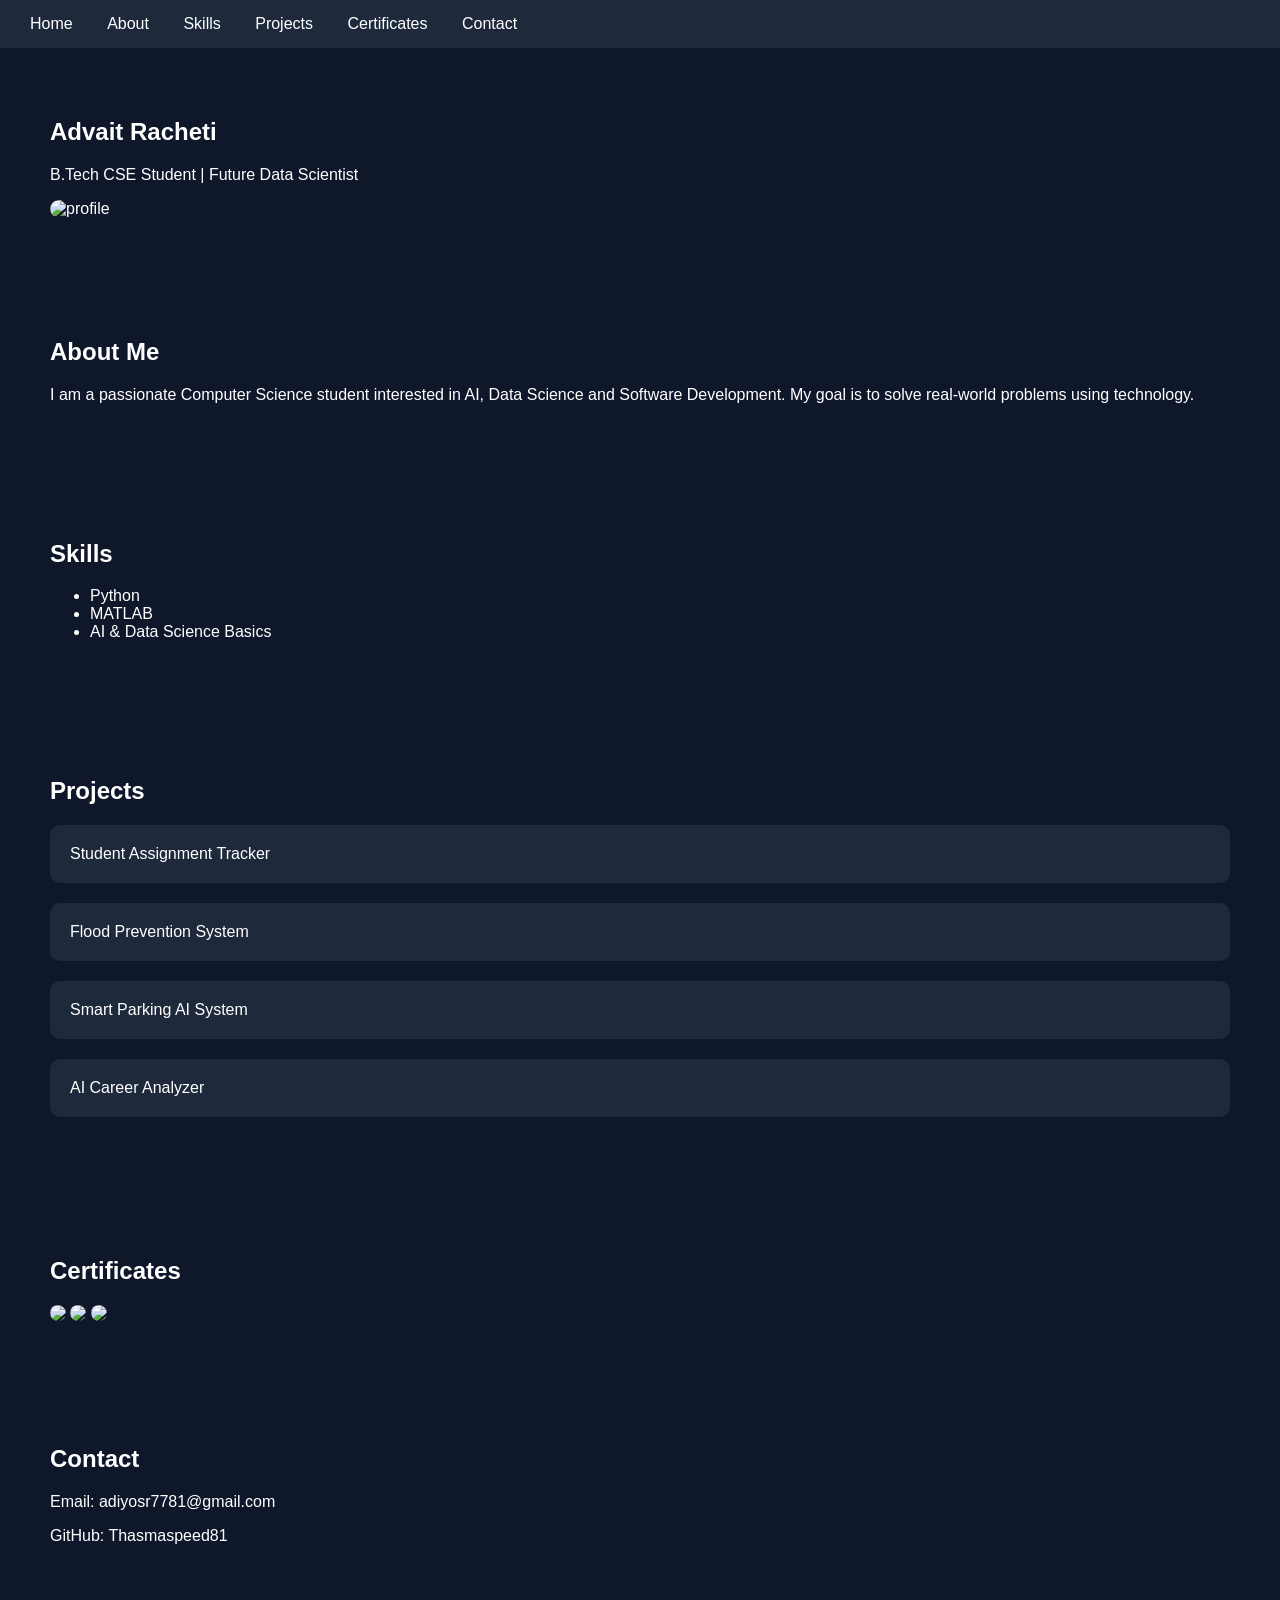
==== index.html @ 6e4c986c "Update index.html" ====
<!DOCTYPE html>
<html lang="en">
<head>
<meta charset="UTF-8">
<meta name="viewport" content="width=device-width, initial-scale=1.0">
<title>Advait Racheti Portfolio</title>
<style>
body {
  margin: 0;
  font-family: Arial, sans-serif;
  background: #0f172a;
  color: white;
}
nav {
  background: #1e293b;
  padding: 15px;
  position: sticky;
  top: 0;
}
nav a {
  color: white;
  margin: 0 15px;
  text-decoration: none;
}
section {
  padding: 50px;
}
.card {
  background: #1e293b;
  padding: 20px;
  margin: 20px 0;
  border-radius: 10px;
}
img {
  max-width: 200px;
  border-radius: 10px;
}
</style>
</head>
<body>

<nav>
  <a href="#home">Home</a>
  <a href="#about">About</a>
  <a href="#skills">Skills</a>
  <a href="#projects">Projects</a>
  <a href="#certificates">Certificates</a>
  <a href="#contact">Contact</a>
</nav>

<section id="home">
  <h1>Advait Racheti</h1>
  <p>B.Tech CSE Student | Future Data Scientist</p>
  <img src="your-photo.jpg" alt="profile">
</section>

<section id="about">
  <h2>About Me</h2>
  <p>I am a passionate Computer Science student interested in AI, Data Science and Software Development. My goal is to solve real-world problems using technology.</p>
</section>

<section id="skills">
  <h2>Skills</h2>
  <ul>
    <li>Python</li>
    <li>MATLAB</li>
    <li>AI & Data Science Basics</li>
  </ul>
</section>

<section id="projects">
  <h2>Projects</h2>
  <div class="card">Student Assignment Tracker</div>
  <div class="card">Flood Prevention System</div>
  <div class="card">Smart Parking AI System</div>
  <div class="card">AI Career Analyzer</div>
</section>

<section id="certificates">
  <h2>Certificates</h2>
  <img src="python-cert.jpg">
  <img src="matlab-cert.jpg">
  <img src="ai-cert.jpg">
</section>

<section id="contact">
  <h2>Contact</h2>
  <p>Email: adiyosr7781@gmail.com</p>
  <p>GitHub: Thasmaspeed81</p>
</section>

<script>
console.log("Portfolio Loaded Successfully");
</script>

</body>
</html>
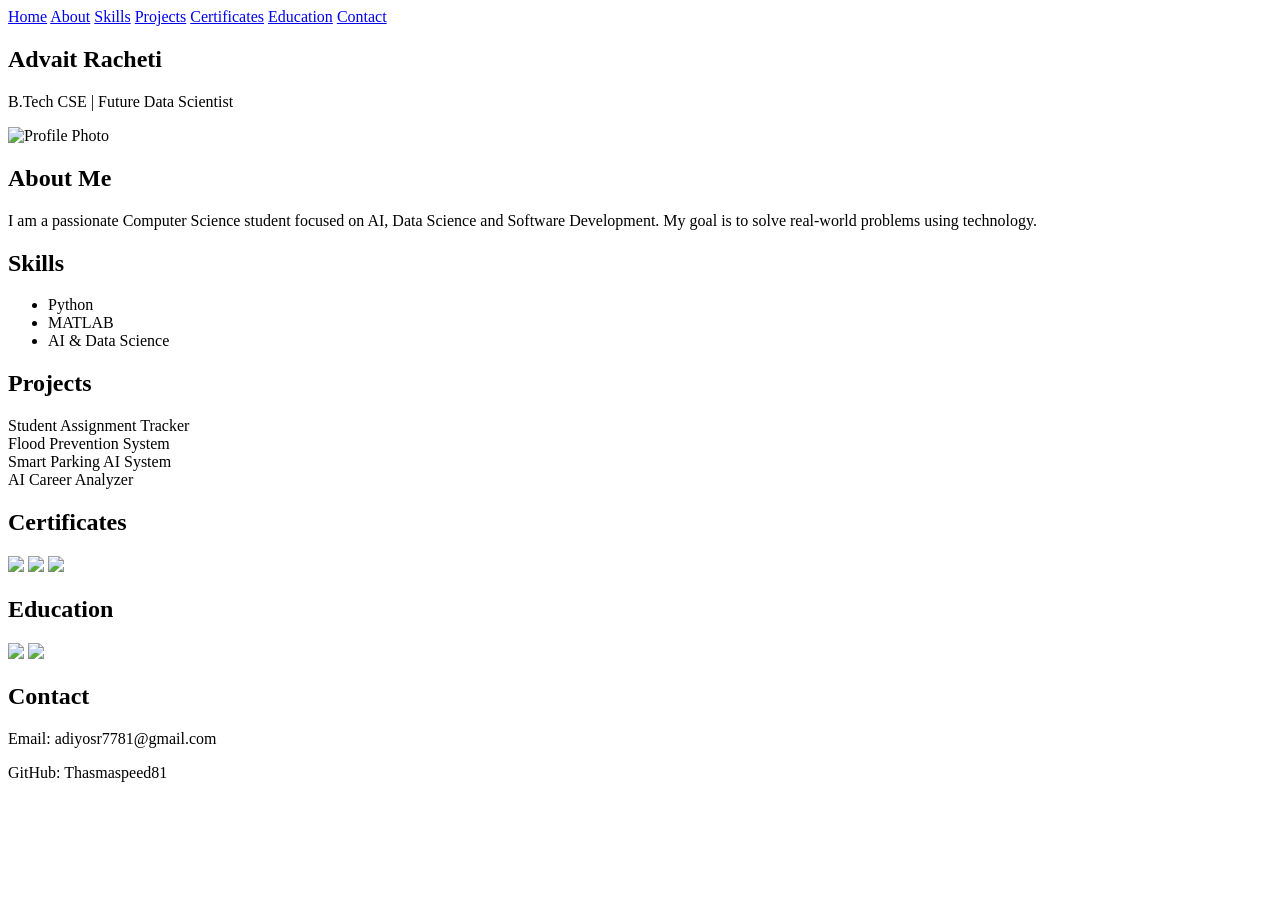
==== commit 80556af1: "Update index.html" ====
--- a/index.html
+++ b/index.html
@@ -2,41 +2,10 @@
 <!DOCTYPE html>
 <html lang="en">
 <head>
-<meta charset="UTF-8">
-<meta name="viewport" content="width=device-width, initial-scale=1.0">
-<title>Advait Racheti Portfolio</title>
-<style>
-body {
-  margin: 0;
-  font-family: Arial, sans-serif;
-  background: #0f172a;
-  color: white;
-}
-nav {
-  background: #1e293b;
-  padding: 15px;
-  position: sticky;
-  top: 0;
-}
-nav a {
-  color: white;
-  margin: 0 15px;
-  text-decoration: none;
-}
-section {
-  padding: 50px;
-}
-.card {
-  background: #1e293b;
-  padding: 20px;
-  margin: 20px 0;
-  border-radius: 10px;
-}
-img {
-  max-width: 200px;
-  border-radius: 10px;
-}
-</style>
+  <meta charset="UTF-8">
+  <meta name="viewport" content="width=device-width, initial-scale=1.0">
+  <title>Advait Racheti Portfolio</title>
+  <link rel="stylesheet" href="style.css">
 </head>
 <body>
 
@@ -46,18 +15,19 @@
   <a href="#skills">Skills</a>
   <a href="#projects">Projects</a>
   <a href="#certificates">Certificates</a>
+  <a href="#education">Education</a>
   <a href="#contact">Contact</a>
 </nav>
 
 <section id="home">
   <h1>Advait Racheti</h1>
-  <p>B.Tech CSE Student | Future Data Scientist</p>
-  <img src="your-photo.jpg" alt="profile">
+  <p>B.Tech CSE | Future Data Scientist</p>
+  <img src="your-photo.jpg" alt="Profile Photo">
 </section>
 
 <section id="about">
   <h2>About Me</h2>
-  <p>I am a passionate Computer Science student interested in AI, Data Science and Software Development. My goal is to solve real-world problems using technology.</p>
+  <p>I am a passionate Computer Science student focused on AI, Data Science and Software Development. My goal is to solve real-world problems using technology.</p>
 </section>
 
 <section id="skills">
@@ -65,7 +35,7 @@
   <ul>
     <li>Python</li>
     <li>MATLAB</li>
-    <li>AI & Data Science Basics</li>
+    <li>AI & Data Science</li>
   </ul>
 </section>
 
@@ -79,9 +49,19 @@
 
 <section id="certificates">
   <h2>Certificates</h2>
-  <img src="python-cert.jpg">
-  <img src="matlab-cert.jpg">
-  <img src="ai-cert.jpg">
+  <div class="gallery">
+    <img src="python-cert.jpg">
+    <img src="matlab-cert.jpg">
+    <img src="ai-cert.jpg">
+  </div>
+</section>
+
+<section id="education">
+  <h2>Education</h2>
+  <div class="gallery">
+    <img src="10th.jpg">
+    <img src="12th.jpg">
+  </div>
 </section>
 
 <section id="contact">
@@ -90,9 +70,7 @@
   <p>GitHub: Thasmaspeed81</p>
 </section>
 
-<script>
-console.log("Portfolio Loaded Successfully");
-</script>
-
+<script src="script.js"></script>
 </body>
 </html>
+
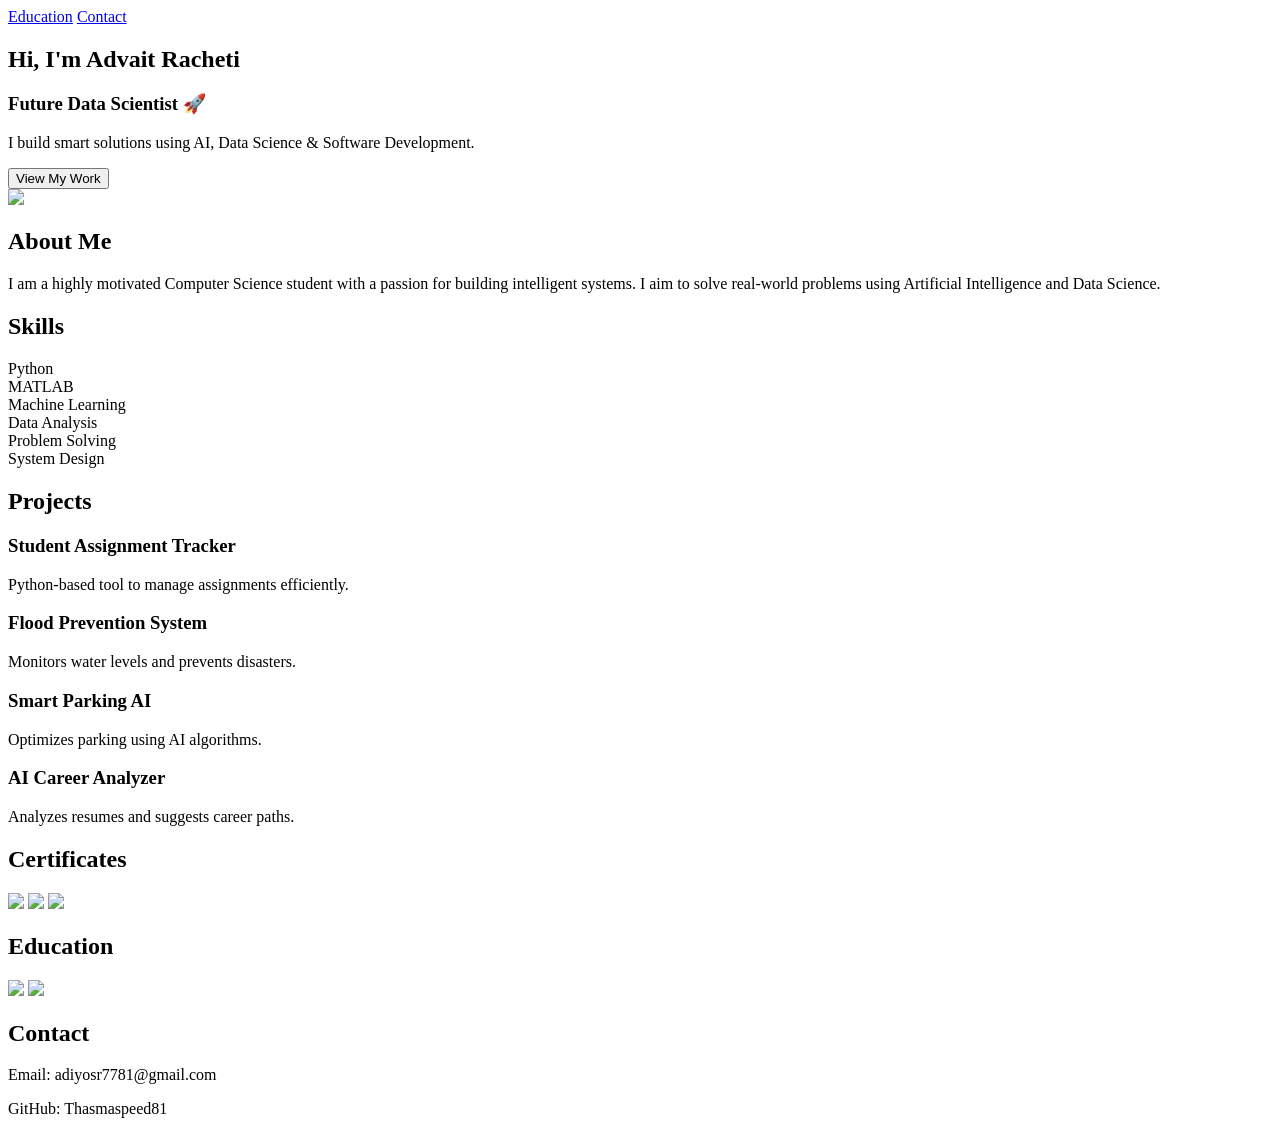
==== commit 9a3b1d75: "Update index.html" ====
--- a/index.html
+++ b/index.html
@@ -1,50 +1,56 @@
-
 <!DOCTYPE html>
-<html lang="en">
-<head>
-  <meta charset="UTF-8">
-  <meta name="viewport" content="width=device-width, initial-scale=1.0">
-  <title>Advait Racheti Portfolio</title>
-  <link rel="stylesheet" href="style.css">
-</head>
-<body>
-
-<nav>
-  <a href="#home">Home</a>
-  <a href="#about">About</a>
-  <a href="#skills">Skills</a>
-  <a href="#projects">Projects</a>
-  <a href="#certificates">Certificates</a>
-  <a href="#education">Education</a>
-  <a href="#contact">Contact</a>
+    <a href="#education">Education</a>
+    <a href="#contact">Contact</a>
+  </div>
 </nav>
 
-<section id="home">
-  <h1>Advait Racheti</h1>
-  <p>B.Tech CSE | Future Data Scientist</p>
-  <img src="your-photo.jpg" alt="Profile Photo">
+<section id="home" class="hero">
+  <div class="hero-text">
+    <h1>Hi, I'm Advait Racheti</h1>
+    <h3>Future Data Scientist 🚀</h3>
+    <p>I build smart solutions using AI, Data Science & Software Development.</p>
+    <button onclick="scrollToSection('projects')">View My Work</button>
+  </div>
+  <img src="your-photo.jpg" class="profile">
 </section>
 
 <section id="about">
   <h2>About Me</h2>
-  <p>I am a passionate Computer Science student focused on AI, Data Science and Software Development. My goal is to solve real-world problems using technology.</p>
+  <p>I am a highly motivated Computer Science student with a passion for building intelligent systems. I aim to solve real-world problems using Artificial Intelligence and Data Science.</p>
 </section>
 
 <section id="skills">
   <h2>Skills</h2>
-  <ul>
-    <li>Python</li>
-    <li>MATLAB</li>
-    <li>AI & Data Science</li>
-  </ul>
+  <div class="grid">
+    <div class="card">Python</div>
+    <div class="card">MATLAB</div>
+    <div class="card">Machine Learning</div>
+    <div class="card">Data Analysis</div>
+    <div class="card">Problem Solving</div>
+    <div class="card">System Design</div>
+  </div>
 </section>
 
 <section id="projects">
   <h2>Projects</h2>
-  <div class="card">Student Assignment Tracker</div>
-  <div class="card">Flood Prevention System</div>
-  <div class="card">Smart Parking AI System</div>
-  <div class="card">AI Career Analyzer</div>
+  <div class="grid">
+    <div class="card">
+      <h3>Student Assignment Tracker</h3>
+      <p>Python-based tool to manage assignments efficiently.</p>
+    </div>
+    <div class="card">
+      <h3>Flood Prevention System</h3>
+      <p>Monitors water levels and prevents disasters.</p>
+    </div>
+    <div class="card">
+      <h3>Smart Parking AI</h3>
+      <p>Optimizes parking using AI algorithms.</p>
+    </div>
+    <div class="card">
+      <h3>AI Career Analyzer</h3>
+      <p>Analyzes resumes and suggests career paths.</p>
+    </div>
+  </div>
 </section>
 
 <section id="certificates">
@@ -74,3 +80,4 @@
 </body>
 </html>
 
+
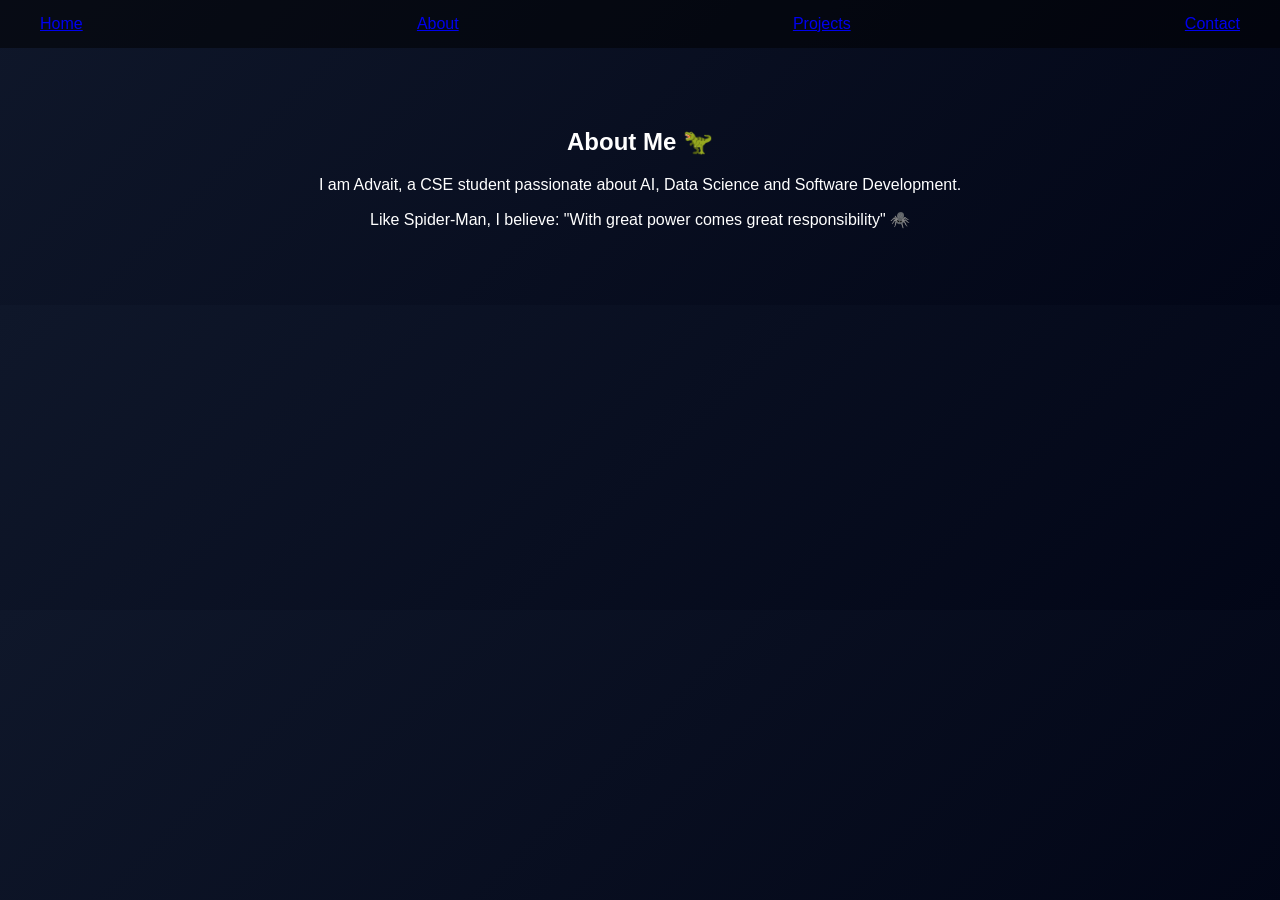
==== commit c86d559e: "Update index.html" ====
--- a/index.html
+++ b/index.html
@@ -1,83 +1,28 @@
 <!DOCTYPE html>
-    <a href="#education">Education</a>
-    <a href="#contact">Contact</a>
-  </div>
+<!DOCTYPE html>
+<html>
+<head>
+<title>About Me</title>
+<link rel="stylesheet" href="style.css">
+</head>
+<body>
+<nav>
+<a href="index.html">Home</a>
+<a href="about.html">About</a>
+<a href="projects.html">Projects</a>
+<a href="contact.html">Contact</a>
 </nav>
 
-<section id="home" class="hero">
-  <div class="hero-text">
-    <h1>Hi, I'm Advait Racheti</h1>
-    <h3>Future Data Scientist 🚀</h3>
-    <p>I build smart solutions using AI, Data Science & Software Development.</p>
-    <button onclick="scrollToSection('projects')">View My Work</button>
-  </div>
-  <img src="your-photo.jpg" class="profile">
+<section>
+<h1>About Me 🦖</h1>
+<p>I am Advait, a CSE student passionate about AI, Data Science and Software Development.</p>
+<p>Like Spider-Man, I believe: "With great power comes great responsibility" 🕷️</p>
 </section>
 
-<section id="about">
-  <h2>About Me</h2>
-  <p>I am a highly motivated Computer Science student with a passion for building intelligent systems. I aim to solve real-world problems using Artificial Intelligence and Data Science.</p>
-</section>
-
-<section id="skills">
-  <h2>Skills</h2>
-  <div class="grid">
-    <div class="card">Python</div>
-    <div class="card">MATLAB</div>
-    <div class="card">Machine Learning</div>
-    <div class="card">Data Analysis</div>
-    <div class="card">Problem Solving</div>
-    <div class="card">System Design</div>
-  </div>
-</section>
-
-<section id="projects">
-  <h2>Projects</h2>
-  <div class="grid">
-    <div class="card">
-      <h3>Student Assignment Tracker</h3>
-      <p>Python-based tool to manage assignments efficiently.</p>
-    </div>
-    <div class="card">
-      <h3>Flood Prevention System</h3>
-      <p>Monitors water levels and prevents disasters.</p>
-    </div>
-    <div class="card">
-      <h3>Smart Parking AI</h3>
-      <p>Optimizes parking using AI algorithms.</p>
-    </div>
-    <div class="card">
-      <h3>AI Career Analyzer</h3>
-      <p>Analyzes resumes and suggests career paths.</p>
-    </div>
-  </div>
-</section>
-
-<section id="certificates">
-  <h2>Certificates</h2>
-  <div class="gallery">
-    <img src="python-cert.jpg">
-    <img src="matlab-cert.jpg">
-    <img src="ai-cert.jpg">
-  </div>
-</section>
-
-<section id="education">
-  <h2>Education</h2>
-  <div class="gallery">
-    <img src="10th.jpg">
-    <img src="12th.jpg">
-  </div>
-</section>
-
-<section id="contact">
-  <h2>Contact</h2>
-  <p>Email: adiyosr7781@gmail.com</p>
-  <p>GitHub: Thasmaspeed81</p>
-</section>
-
-<script src="script.js"></script>
 </body>
 </html>
 
 
+
+
+
--- a/style.css
+++ b/style.css
@@ -0,0 +1,78 @@
+body {
+  margin: 0;
+  font-family: 'Segoe UI', sans-serif;
+  background: linear-gradient(135deg, #0f172a, #020617);
+  color: white;
+}
+
+nav {
+  display: flex;
+  justify-content: space-between;
+  padding: 15px 40px;
+  background: rgba(0,0,0,0.5);
+  position: sticky;
+  top: 0;
+}
+
+.logo {
+  color: #38bdf8;
+}
+
+.nav-links a {
+  margin: 0 10px;
+  color: white;
+  text-decoration: none;
+}
+
+.hero {
+  display: flex;
+  justify-content: space-around;
+  align-items: center;
+  padding: 80px;
+}
+
+.profile {
+  width: 250px;
+  border-radius: 50%;
+}
+
+.grid {
+  display: grid;
+  grid-template-columns: repeat(auto-fit, minmax(200px, 1fr));
+  gap: 20px;
+  padding: 20px;
+}
+
+.card {
+  background: #1e293b;
+  padding: 20px;
+  border-radius: 15px;
+  transition: 0.3s;
+}
+
+.card:hover {
+  transform: scale(1.05);
+}
+
+.gallery img {
+  width: 250px;
+  margin: 10px;
+  border-radius: 10px;
+}
+
+button {
+  padding: 10px 20px;
+  background: #38bdf8;
+  border: none;
+  border-radius: 5px;
+  cursor: pointer;
+}
+
+section {
+  padding: 60px;
+  text-align: center;
+}
+
+
+
+console.log("Portfolio Loaded Successfully 🚀");
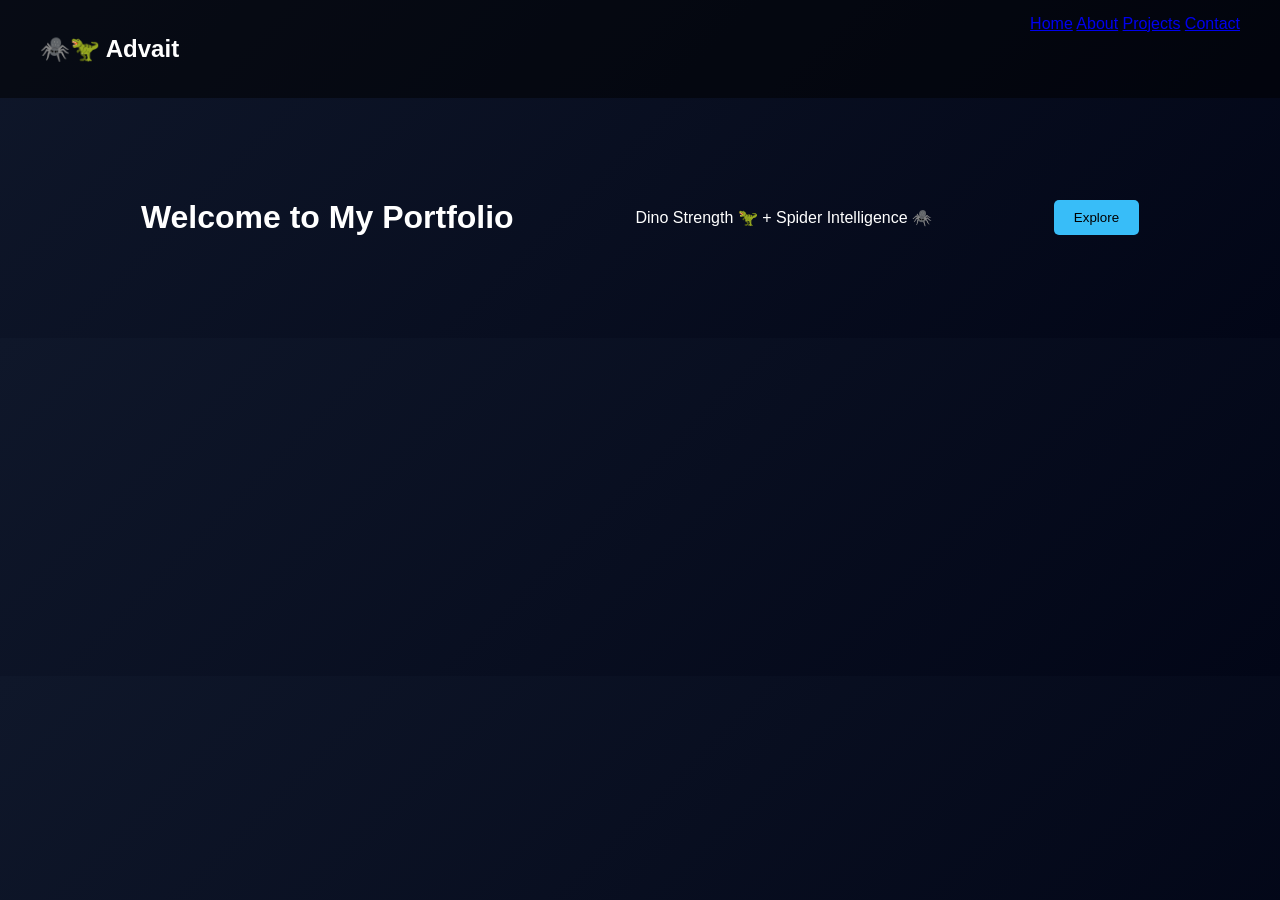
==== commit 20a1a232: "Create index.html" ====
--- a/index.html
+++ b/index.html
@@ -1,28 +1,29 @@
 <!DOCTYPE html>
-<!DOCTYPE html>
-<html>
+<html lang="en">
 <head>
-<title>About Me</title>
+<meta charset="UTF-8">
+<meta name="viewport" content="width=device-width, initial-scale=1.0">
+<title>Advait | Home</title>
 <link rel="stylesheet" href="style.css">
 </head>
 <body>
+
 <nav>
-<a href="index.html">Home</a>
-<a href="about.html">About</a>
-<a href="projects.html">Projects</a>
-<a href="contact.html">Contact</a>
+  <h2>🕷️🦖 Advait</h2>
+  <div>
+    <a href="index.html">Home</a>
+    <a href="about.html">About</a>
+    <a href="projects.html">Projects</a>
+    <a href="contact.html">Contact</a>
+  </div>
 </nav>
 
-<section>
-<h1>About Me 🦖</h1>
-<p>I am Advait, a CSE student passionate about AI, Data Science and Software Development.</p>
-<p>Like Spider-Man, I believe: "With great power comes great responsibility" 🕷️</p>
-</section>
+<header class="hero">
+  <h1>Welcome to My Portfolio</h1>
+  <p>Dino Strength 🦖 + Spider Intelligence 🕷️</p>
+  <button onclick="goToPage('projects.html')">Explore</button>
+</header>
 
+<script src="script.js"></script>
 </body>
 </html>
-
-
-
-
-
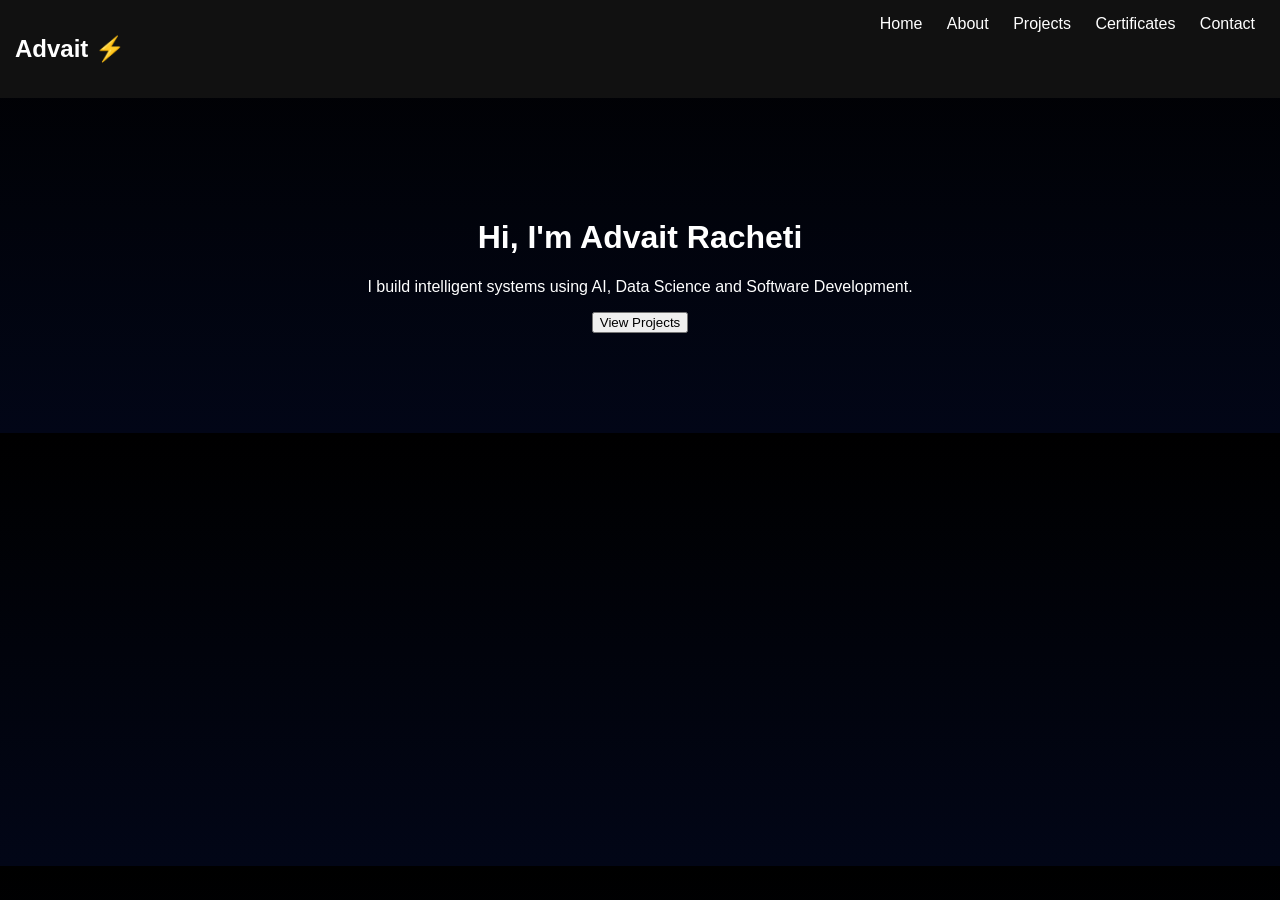
==== commit bbcca549: "Update index.html" ====
--- a/index.html
+++ b/index.html
@@ -3,25 +3,29 @@
 <head>
 <meta charset="UTF-8">
 <meta name="viewport" content="width=device-width, initial-scale=1.0">
-<title>Advait | Home</title>
+<title>Advait | Portfolio</title>
 <link rel="stylesheet" href="style.css">
 </head>
 <body>
 
 <nav>
-  <h2>🕷️🦖 Advait</h2>
+  <h2 class="logo">Advait ⚡</h2>
   <div>
     <a href="index.html">Home</a>
     <a href="about.html">About</a>
     <a href="projects.html">Projects</a>
+    <a href="certificates.html">Certificates</a>
     <a href="contact.html">Contact</a>
   </div>
 </nav>
 
 <header class="hero">
-  <h1>Welcome to My Portfolio</h1>
-  <p>Dino Strength 🦖 + Spider Intelligence 🕷️</p>
-  <button onclick="goToPage('projects.html')">Explore</button>
+  <div>
+    <h1>Hi, I'm Advait Racheti</h1>
+    <h3 id="typing"></h3>
+    <p>I build intelligent systems using AI, Data Science and Software Development.</p>
+    <button onclick="goToPage('projects.html')">View Projects</button>
+  </div>
 </header>
 
 <script src="script.js"></script>
--- a/style.css
+++ b/style.css
@@ -1,78 +1,39 @@
 body {
   margin: 0;
-  font-family: 'Segoe UI', sans-serif;
-  background: linear-gradient(135deg, #0f172a, #020617);
+  font-family: Arial;
   color: white;
+  background: linear-gradient(black, #020617);
 }
 
 nav {
   display: flex;
   justify-content: space-between;
-  padding: 15px 40px;
-  background: rgba(0,0,0,0.5);
-  position: sticky;
-  top: 0;
+  padding: 15px;
+  background: #111;
 }
 
-.logo {
-  color: #38bdf8;
-}
-
-.nav-links a {
-  margin: 0 10px;
+nav a {
   color: white;
+  margin: 10px;
   text-decoration: none;
 }
 
 .hero {
-  display: flex;
-  justify-content: space-around;
-  align-items: center;
-  padding: 80px;
-}
-
-.profile {
-  width: 250px;
-  border-radius: 50%;
-}
-
-.grid {
-  display: grid;
-  grid-template-columns: repeat(auto-fit, minmax(200px, 1fr));
-  gap: 20px;
-  padding: 20px;
+  text-align: center;
+  padding: 100px;
+  background: url('https://i.imgur.com/JYUB0m3.png');
+  background-size: cover;
 }
 
 .card {
+  margin: 20px;
+  padding: 20px;
   background: #1e293b;
-  padding: 20px;
-  border-radius: 15px;
-  transition: 0.3s;
-}
-
-.card:hover {
-  transform: scale(1.05);
-}
-
-.gallery img {
-  width: 250px;
-  margin: 10px;
   border-radius: 10px;
 }
 
-button {
-  padding: 10px 20px;
-  background: #38bdf8;
-  border: none;
-  border-radius: 5px;
-  cursor: pointer;
-}
-
 section {
-  padding: 60px;
+  padding: 50px;
   text-align: center;
 }
 
-
-
-console.log("Portfolio Loaded Successfully 🚀");
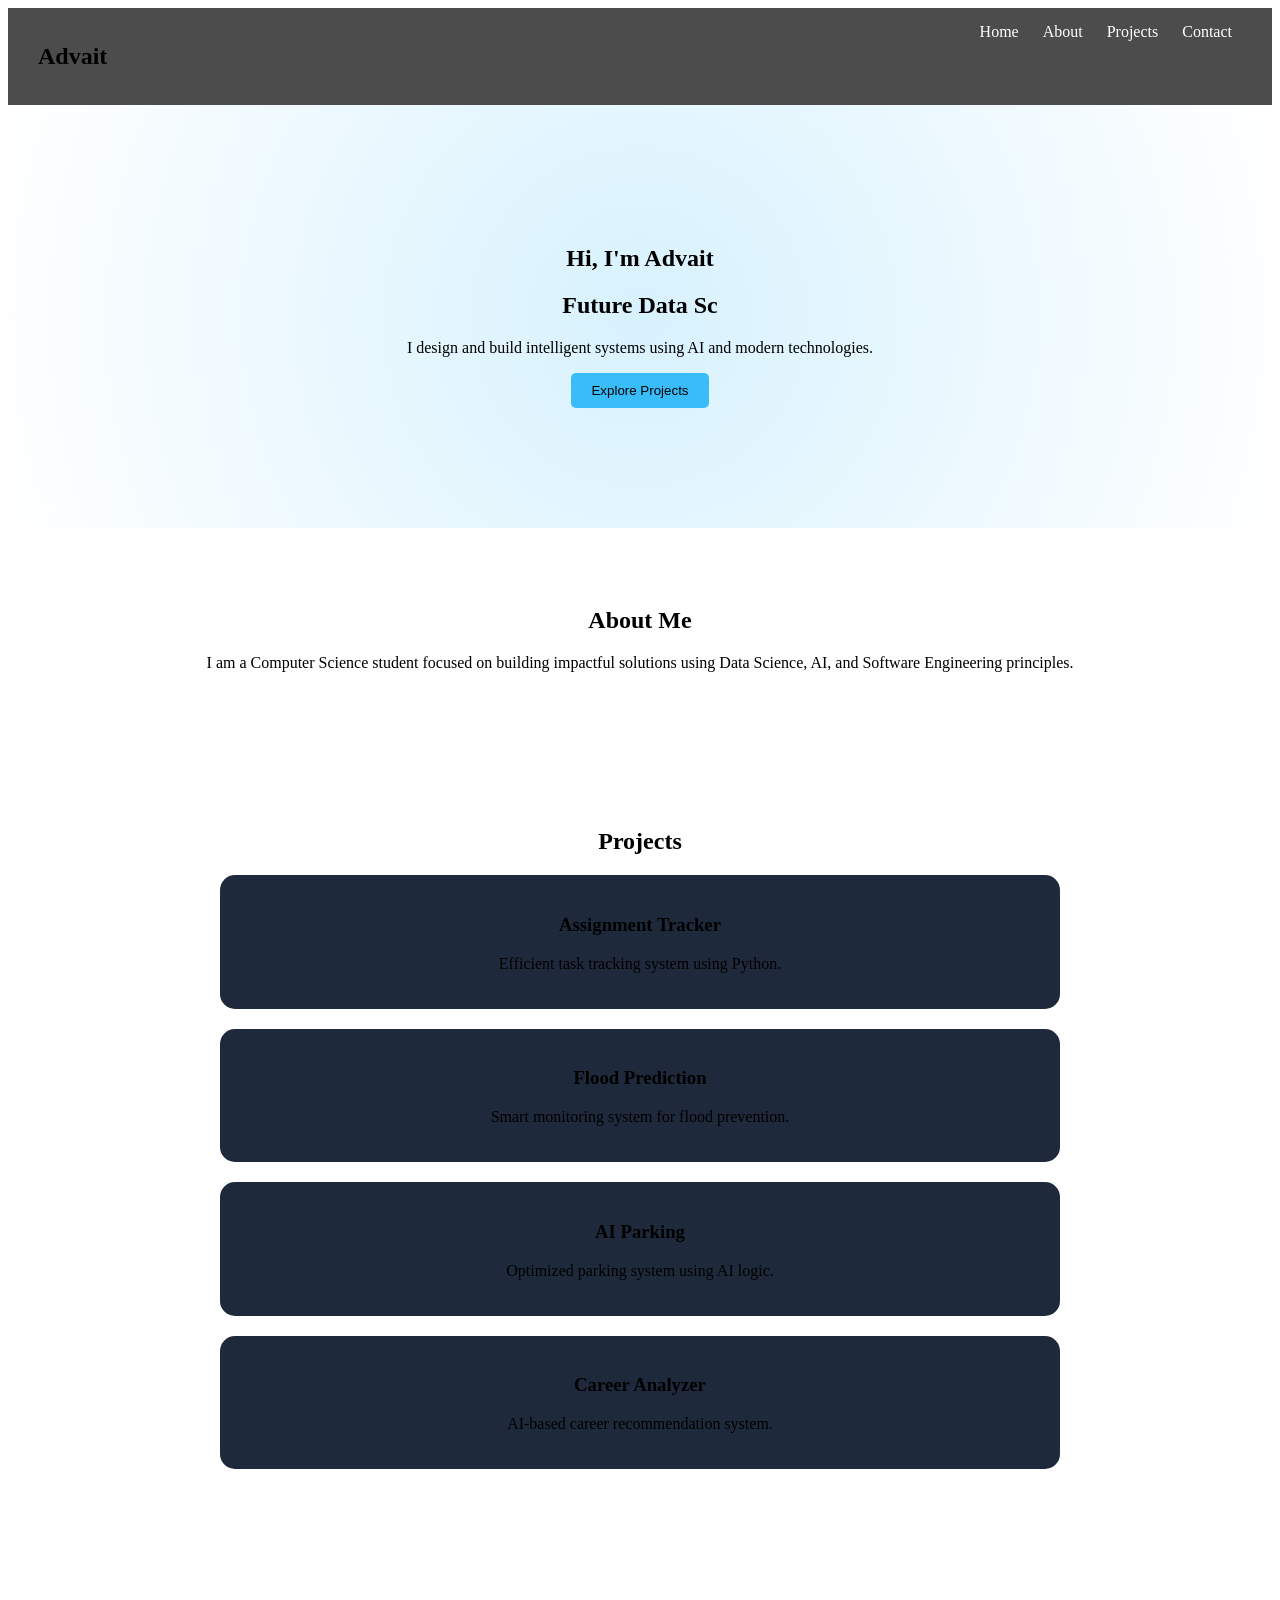
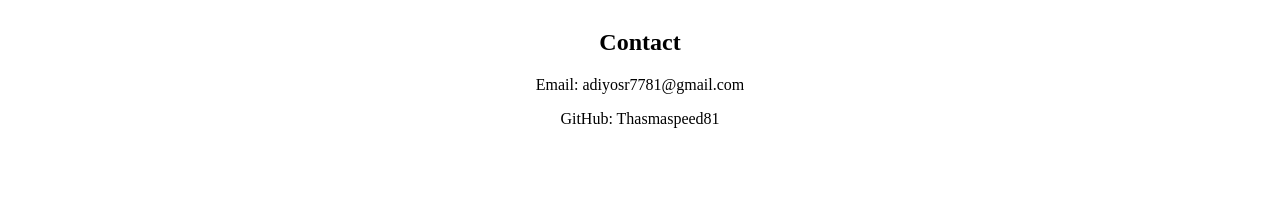
==== commit 969731c8: "Update index.html" ====
--- a/index.html
+++ b/index.html
@@ -3,31 +3,64 @@
 <head>
 <meta charset="UTF-8">
 <meta name="viewport" content="width=device-width, initial-scale=1.0">
-<title>Advait | Portfolio</title>
+<title>Advait Racheti | Portfolio</title>
 <link rel="stylesheet" href="style.css">
 </head>
 <body>
 
-<nav>
-  <h2 class="logo">Advait ⚡</h2>
+<nav class="nav">
+  <h2>Advait</h2>
   <div>
-    <a href="index.html">Home</a>
-    <a href="about.html">About</a>
-    <a href="projects.html">Projects</a>
-    <a href="certificates.html">Certificates</a>
-    <a href="contact.html">Contact</a>
+    <a href="#home">Home</a>
+    <a href="#about">About</a>
+    <a href="#projects">Projects</a>
+    <a href="#contact">Contact</a>
   </div>
 </nav>
 
-<header class="hero">
-  <div>
-    <h1>Hi, I'm Advait Racheti</h1>
-    <h3 id="typing"></h3>
-    <p>I build intelligent systems using AI, Data Science and Software Development.</p>
-    <button onclick="goToPage('projects.html')">View Projects</button>
+<section id="home" class="hero">
+  <div class="hero-text">
+    <h1>Hi, I'm Advait</h1>
+    <h2 id="typing"></h2>
+    <p>I design and build intelligent systems using AI and modern technologies.</p>
+    <button onclick="scrollToSection('projects')">Explore Projects</button>
   </div>
-</header>
+</section>
+
+<section id="about" class="section">
+  <h2>About Me</h2>
+  <p>I am a Computer Science student focused on building impactful solutions using Data Science, AI, and Software Engineering principles.</p>
+</section>
+
+<section id="projects" class="section">
+  <h2>Projects</h2>
+  <div class="grid">
+    <div class="card">
+      <h3>Assignment Tracker</h3>
+      <p>Efficient task tracking system using Python.</p>
+    </div>
+    <div class="card">
+      <h3>Flood Prediction</h3>
+      <p>Smart monitoring system for flood prevention.</p>
+    </div>
+    <div class="card">
+      <h3>AI Parking</h3>
+      <p>Optimized parking system using AI logic.</p>
+    </div>
+    <div class="card">
+      <h3>Career Analyzer</h3>
+      <p>AI-based career recommendation system.</p>
+    </div>
+  </div>
+</section>
+
+<section id="contact" class="section">
+  <h2>Contact</h2>
+  <p>Email: adiyosr7781@gmail.com</p>
+  <p>GitHub: Thasmaspeed81</p>
+</section>
 
 <script src="script.js"></script>
 </body>
 </html>
+
--- a/style.css
+++ b/style.css
@@ -1,15 +1,11 @@
 body {
-  margin: 0;
-  font-family: Arial;
-  color: white;
-  background: linear-gradient(black, #020617);
 }
 
 nav {
   display: flex;
   justify-content: space-between;
-  padding: 15px;
-  background: #111;
+  padding: 15px 30px;
+  background: rgba(0,0,0,0.7);
 }
 
 nav a {
@@ -20,20 +16,40 @@
 
 .hero {
   text-align: center;
-  padding: 100px;
-  background: url('https://i.imgur.com/JYUB0m3.png');
-  background-size: cover;
+  padding: 120px 20px;
+  background: radial-gradient(circle, rgba(56,189,248,0.2), transparent);
 }
 
 .card {
-  margin: 20px;
+  margin: 20px auto;
   padding: 20px;
+  width: 70%;
   background: #1e293b;
+  border-radius: 15px;
+  transition: 0.3s;
+}
+
+.card:hover {
+  transform: scale(1.05);
+}
+
+.gallery img {
+  width: 250px;
+  margin: 10px;
   border-radius: 10px;
 }
 
 section {
-  padding: 50px;
+  padding: 60px;
   text-align: center;
 }
 
+button {
+  padding: 10px 20px;
+  background: #38bdf8;
+  border: none;
+  border-radius: 5px;
+  cursor: pointer;
+}
+
+
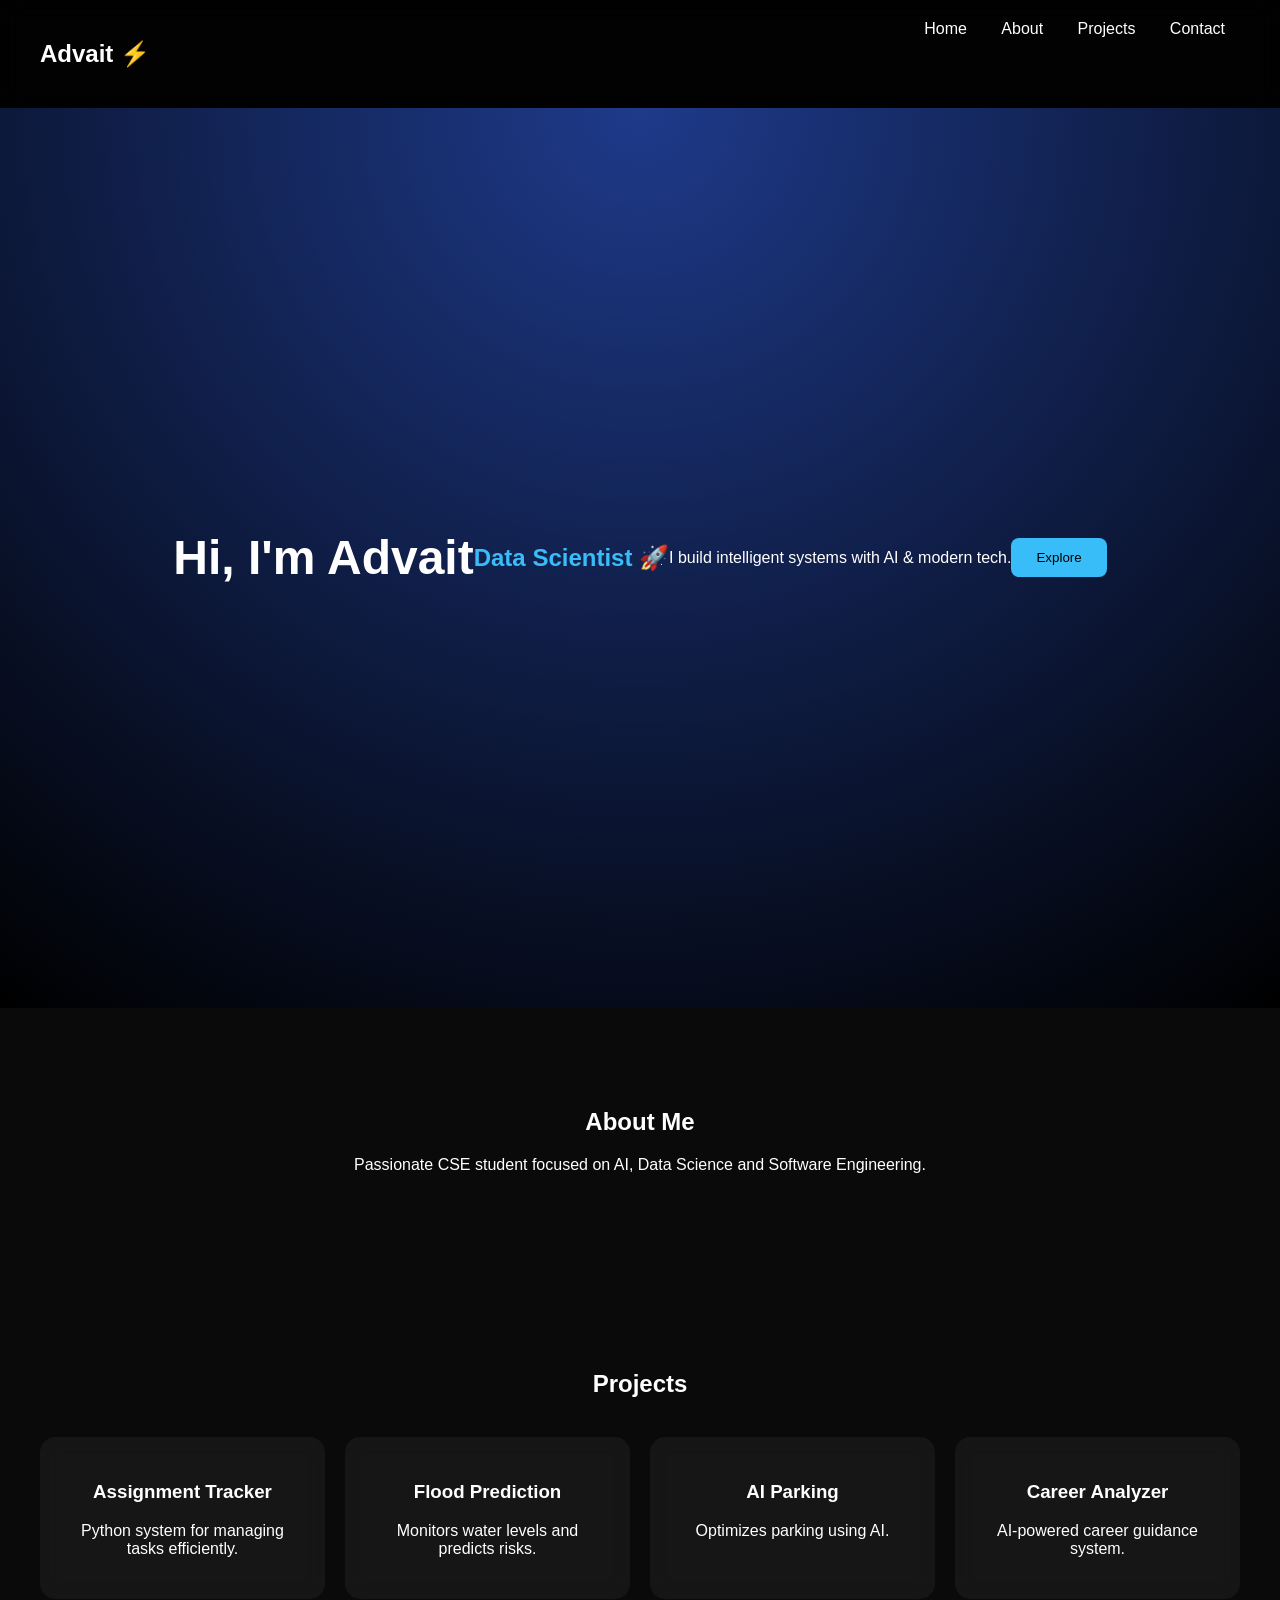
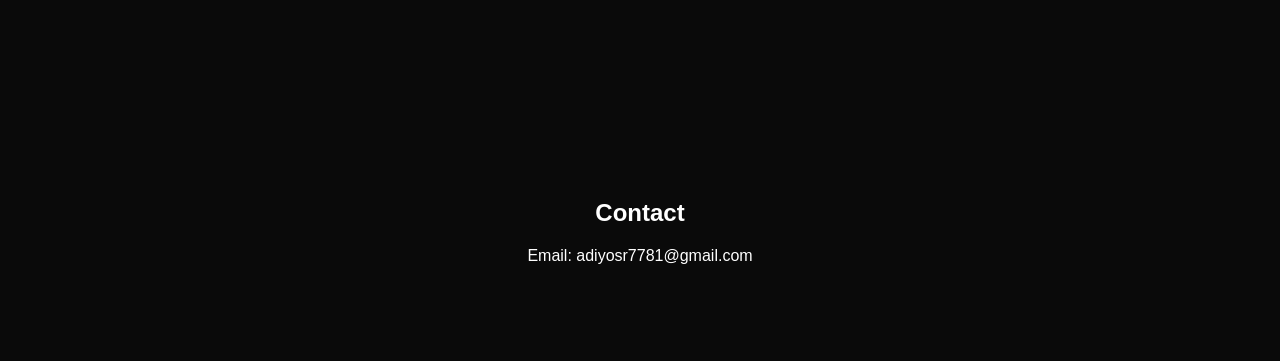
==== commit 9797be04: "Update index.html" ====
--- a/index.html
+++ b/index.html
@@ -3,13 +3,15 @@
 <head>
 <meta charset="UTF-8">
 <meta name="viewport" content="width=device-width, initial-scale=1.0">
-<title>Advait Racheti | Portfolio</title>
+<title>Advait Racheti</title>
 <link rel="stylesheet" href="style.css">
 </head>
 <body>
 
+<div class="bg-animation"></div>
+
 <nav class="nav">
-  <h2>Advait</h2>
+  <h2>Advait ⚡</h2>
   <div>
     <a href="#home">Home</a>
     <a href="#about">About</a>
@@ -19,37 +21,35 @@
 </nav>
 
 <section id="home" class="hero">
-  <div class="hero-text">
-    <h1>Hi, I'm Advait</h1>
-    <h2 id="typing"></h2>
-    <p>I design and build intelligent systems using AI and modern technologies.</p>
-    <button onclick="scrollToSection('projects')">Explore Projects</button>
-  </div>
+  <h1>Hi, I'm Advait</h1>
+  <h2 id="typing"></h2>
+  <p>I build intelligent systems with AI & modern tech.</p>
+  <button onclick="scrollToSection('projects')">Explore</button>
 </section>
 
-<section id="about" class="section">
+<section id="about" class="section reveal">
   <h2>About Me</h2>
-  <p>I am a Computer Science student focused on building impactful solutions using Data Science, AI, and Software Engineering principles.</p>
+  <p>Passionate CSE student focused on AI, Data Science and Software Engineering.</p>
 </section>
 
 <section id="projects" class="section">
   <h2>Projects</h2>
   <div class="grid">
-    <div class="card">
+    <div class="card reveal">
       <h3>Assignment Tracker</h3>
-      <p>Efficient task tracking system using Python.</p>
+      <p>Python system for managing tasks efficiently.</p>
     </div>
-    <div class="card">
+    <div class="card reveal">
       <h3>Flood Prediction</h3>
-      <p>Smart monitoring system for flood prevention.</p>
+      <p>Monitors water levels and predicts risks.</p>
     </div>
-    <div class="card">
+    <div class="card reveal">
       <h3>AI Parking</h3>
-      <p>Optimized parking system using AI logic.</p>
+      <p>Optimizes parking using AI.</p>
     </div>
-    <div class="card">
+    <div class="card reveal">
       <h3>Career Analyzer</h3>
-      <p>AI-based career recommendation system.</p>
+      <p>AI-powered career guidance system.</p>
     </div>
   </div>
 </section>
@@ -57,7 +57,6 @@
 <section id="contact" class="section">
   <h2>Contact</h2>
   <p>Email: adiyosr7781@gmail.com</p>
-  <p>GitHub: Thasmaspeed81</p>
 </section>
 
 <script src="script.js"></script>
--- a/style.css
+++ b/style.css
@@ -1,55 +1,72 @@
 body {
+  margin: 0;
+  font-family: 'Segoe UI', sans-serif;
+  background: #0a0a0a;
+  color: white;
 }
 
-nav {
+.nav {
   display: flex;
   justify-content: space-between;
-  padding: 15px 30px;
-  background: rgba(0,0,0,0.7);
+  padding: 20px 40px;
+  background: rgba(0,0,0,0.8);
+  backdrop-filter: blur(10px);
+  position: sticky;
+  top: 0;
 }
 
-nav a {
+.nav a {
+  margin: 0 15px;
   color: white;
-  margin: 10px;
   text-decoration: none;
 }
 
 .hero {
+  height: 100vh;
+  display: flex;
+  align-items: center;
+  justify-content: center;
+  background: radial-gradient(circle at top, #1e3a8a, #000);
   text-align: center;
-  padding: 120px 20px;
-  background: radial-gradient(circle, rgba(56,189,248,0.2), transparent);
+}
+
+.hero h1 {
+  font-size: 3rem;
+}
+
+.hero h2 {
+  color: #38bdf8;
+}
+
+.section {
+  padding: 80px 20px;
+  text-align: center;
+}
+
+.grid {
+  display: grid;
+  grid-template-columns: repeat(auto-fit, minmax(250px, 1fr));
+  gap: 20px;
+  padding: 20px;
 }
 
 .card {
-  margin: 20px auto;
-  padding: 20px;
-  width: 70%;
-  background: #1e293b;
+  background: rgba(255,255,255,0.05);
+  padding: 25px;
   border-radius: 15px;
+  backdrop-filter: blur(10px);
   transition: 0.3s;
 }
 
 .card:hover {
-  transform: scale(1.05);
-}
-
-.gallery img {
-  width: 250px;
-  margin: 10px;
-  border-radius: 10px;
-}
-
-section {
-  padding: 60px;
-  text-align: center;
+  transform: translateY(-10px);
+  background: rgba(56,189,248,0.2);
 }
 
 button {
-  padding: 10px 20px;
+  padding: 12px 25px;
   background: #38bdf8;
   border: none;
-  border-radius: 5px;
+  border-radius: 8px;
   cursor: pointer;
 }
-
-
